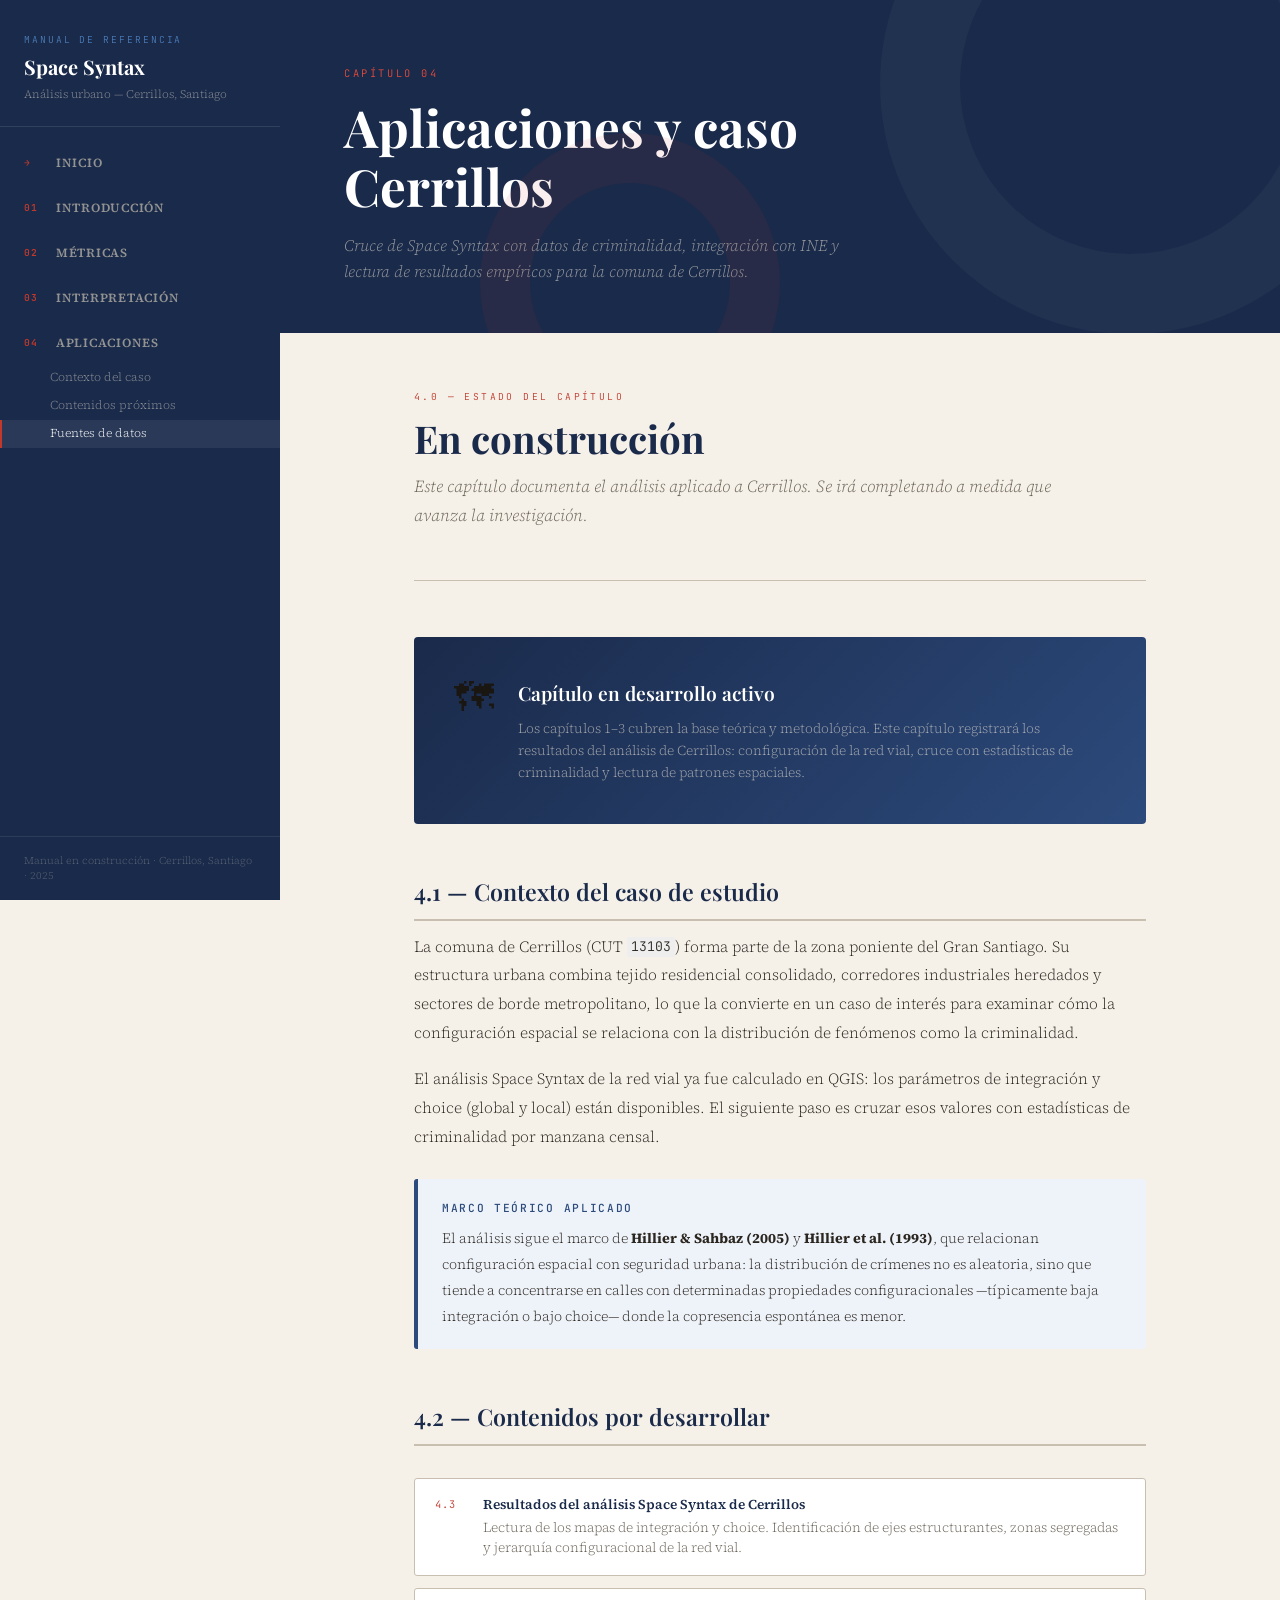
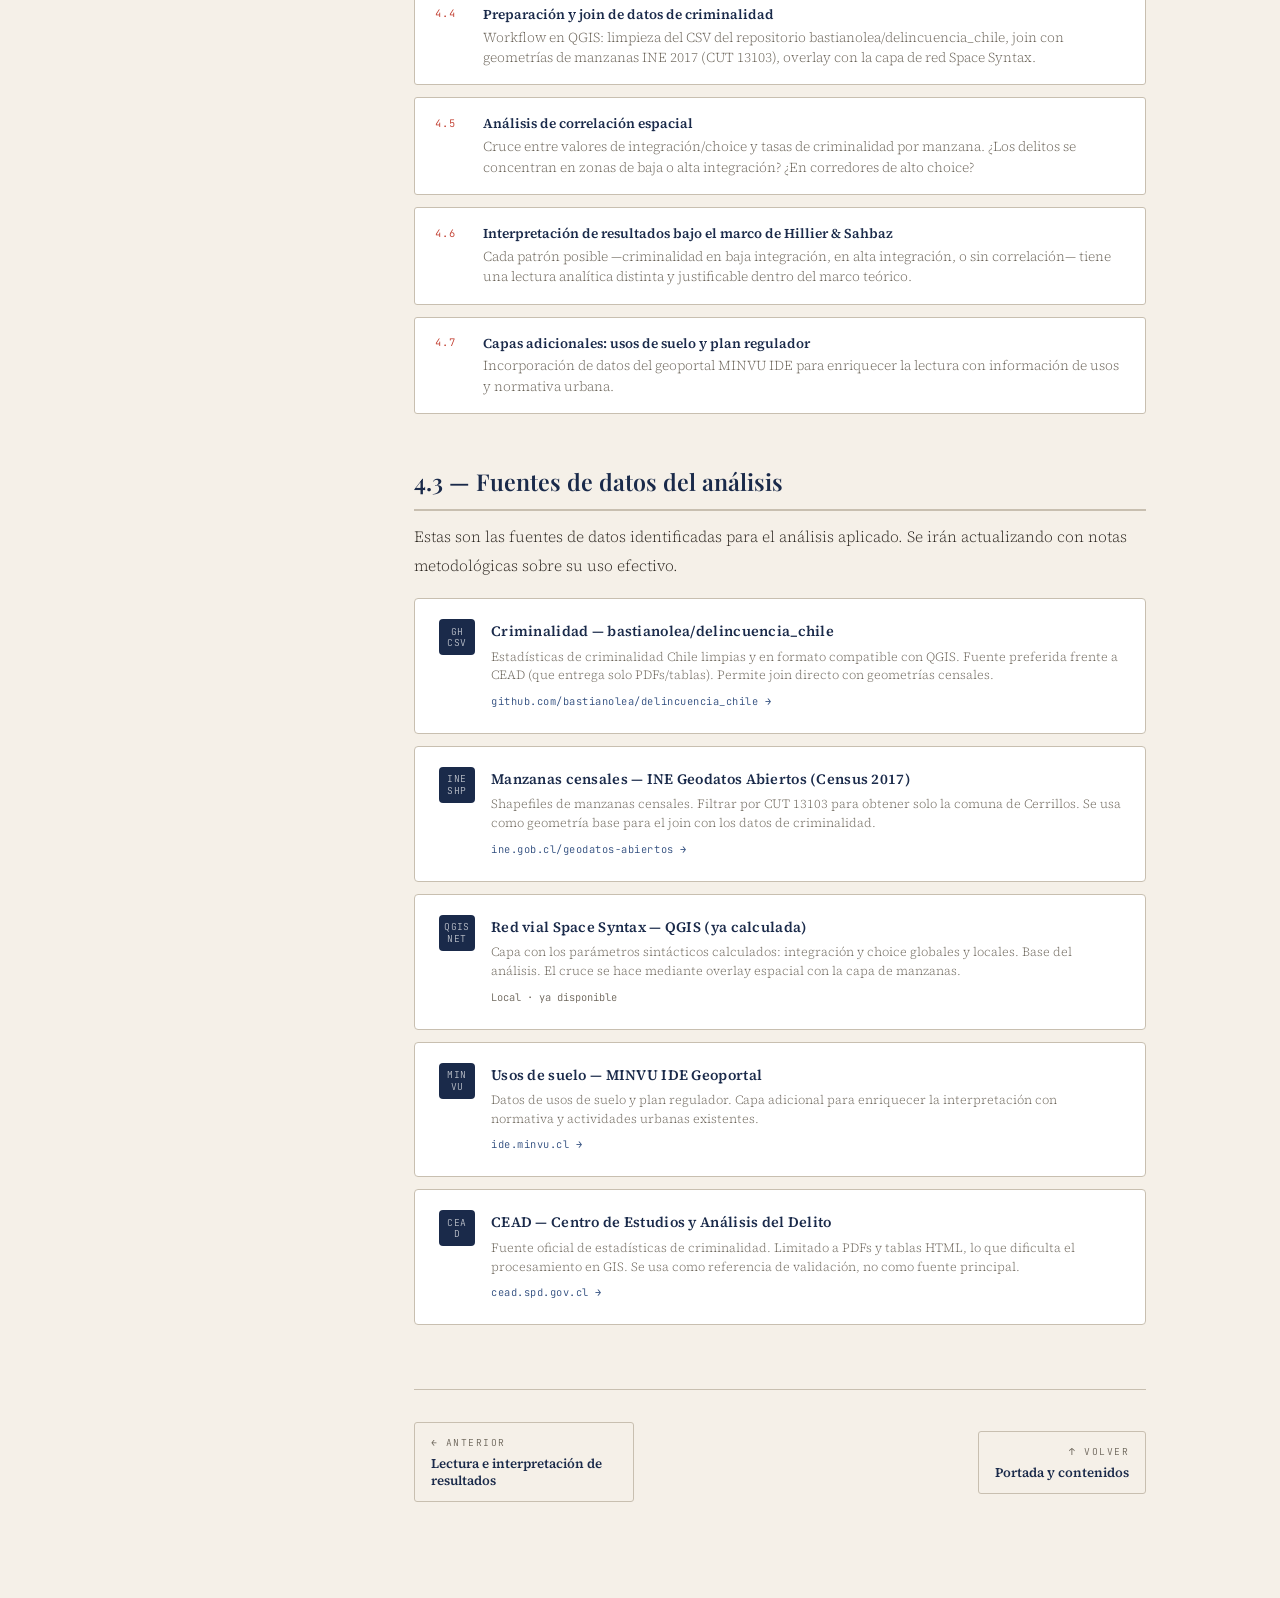
==== chapters/04-aplicaciones.html @ 6573d7b8 "Add files via upload" ====
<!DOCTYPE html>
<html lang="es">
<head>
  <meta charset="UTF-8" />
  <meta name="viewport" content="width=device-width, initial-scale=1.0" />
  <title>Cap. 4 — Aplicaciones · Manual Space Syntax</title>
  <link rel="stylesheet" href="../css/style.css" />
  <style>
    .wip-banner {
      background: linear-gradient(135deg, #1a2a4a 0%, #2c4a7c 100%);
      border-radius: 4px;
      padding: 2.5rem;
      margin: 2rem 0;
      display: flex;
      align-items: flex-start;
      gap: 1.5rem;
    }
    .wip-icon {
      font-size: 2.5rem;
      line-height: 1;
      flex-shrink: 0;
    }
    .wip-text h3 {
      font-family: 'Playfair Display', serif;
      font-size: 1.2rem;
      color: #fff;
      margin: 0 0 0.5rem;
      border: none;
      padding: 0;
    }
    .wip-text p {
      font-size: 0.85rem;
      color: rgba(232,224,212,0.65);
      line-height: 1.6;
      margin: 0;
    }

    .upcoming-list {
      list-style: none;
      padding: 0;
      margin: 2rem 0;
      display: flex;
      flex-direction: column;
      gap: 0.75rem;
    }
    .upcoming-list li {
      display: flex;
      align-items: flex-start;
      gap: 1rem;
      padding: 1rem 1.25rem;
      background: #fff;
      border: 1px solid var(--rule);
      border-radius: 3px;
      font-size: 0.85rem;
      line-height: 1.5;
    }
    .upcoming-list li .li-num {
      font-family: 'JetBrains Mono', monospace;
      font-size: 0.65rem;
      color: var(--accent);
      letter-spacing: 0.1em;
      min-width: 2rem;
      padding-top: 0.1rem;
    }
    .upcoming-list li strong {
      display: block;
      font-weight: 600;
      color: var(--blue-deep);
      margin-bottom: 0.15rem;
    }
    .upcoming-list li span {
      color: var(--muted);
    }

    .source-card {
      background: #fff;
      border: 1px solid var(--rule);
      border-radius: 4px;
      padding: 1.25rem 1.5rem;
      margin-bottom: 0.75rem;
      display: flex;
      align-items: flex-start;
      gap: 1rem;
    }
    .source-card .src-icon {
      width: 36px; height: 36px;
      border-radius: 4px;
      background: var(--blue-deep);
      display: flex;
      align-items: center;
      justify-content: center;
      flex-shrink: 0;
      font-family: 'JetBrains Mono', monospace;
      font-size: 0.6rem;
      color: rgba(255,255,255,0.7);
      letter-spacing: 0.05em;
      text-align: center;
      line-height: 1.2;
    }
    .source-card .src-body h4 {
      font-family: 'Source Serif 4', serif;
      font-size: 0.9rem;
      font-weight: 600;
      color: var(--blue-deep);
      margin: 0 0 0.2rem;
    }
    .source-card .src-body p {
      font-size: 0.78rem;
      color: var(--muted);
      line-height: 1.5;
      margin: 0;
    }
    .source-card .src-body a {
      font-family: 'JetBrains Mono', monospace;
      font-size: 0.65rem;
      color: var(--blue-mid);
      text-decoration: none;
      letter-spacing: 0.05em;
    }
    .source-card .src-body a:hover { text-decoration: underline; }
  </style>
</head>
<body>

<button id="sidebar-toggle">☰</button>
<div id="progress-bar"></div>

<aside id="sidebar">
  <div class="sidebar-logo">
    <span class="label">Manual de referencia</span>
    <h1>Space Syntax</h1>
    <p>Análisis urbano — Cerrillos, Santiago</p>
  </div>
  <nav class="toc">
    <div class="toc-section">
      <div class="toc-chapter"><span class="ch-num">→</span> Inicio</div>
      <div class="toc-items"><a class="toc-item" href="../index.html">Portada y contenidos</a></div>
    </div>
    <div class="toc-section">
      <div class="toc-chapter"><span class="ch-num">01</span> Introducción</div>
      <div class="toc-items">
        <a class="toc-item" href="01-introduccion.html#presentacion">Presentación general</a>
        <a class="toc-item" href="01-introduccion.html#bases">Bases conceptuales</a>
        <a class="toc-item" href="01-introduccion.html#representaciones">Tipos de representación</a>
      </div>
    </div>
    <div class="toc-section">
      <div class="toc-chapter"><span class="ch-num">02</span> Métricas</div>
      <div class="toc-items">
        <a class="toc-item" href="02-metricas.html#conn">CONN</a>
        <a class="toc-item" href="02-metricas.html#integration">Integration</a>
        <a class="toc-item" href="02-metricas.html#choice">Choice</a>
        <a class="toc-item" href="02-metricas.html#nain">NAIN</a>
        <a class="toc-item" href="02-metricas.html#nach">NACH</a>
      </div>
    </div>
    <div class="toc-section">
      <div class="toc-chapter"><span class="ch-num">03</span> Interpretación</div>
      <div class="toc-items">
        <a class="toc-item" href="03-interpretacion.html#colores">Lectura de mapas</a>
        <a class="toc-item" href="03-interpretacion.html#diferencias">Centralidad vs. paso</a>
        <a class="toc-item" href="03-interpretacion.html#radios">Radios de análisis</a>
      </div>
    </div>
    <div class="toc-section open">
      <div class="toc-chapter"><span class="ch-num">04</span> Aplicaciones</div>
      <div class="toc-items">
        <a class="toc-item active" href="#contexto">Contexto del caso</a>
        <a class="toc-item" href="#proximos">Contenidos próximos</a>
        <a class="toc-item" href="#fuentes">Fuentes de datos</a>
      </div>
    </div>
  </nav>
  <div class="sidebar-footer">Manual en construcción · Cerrillos, Santiago · 2025</div>
</aside>

<main id="main">
  <div class="page-hero">
    <div class="hero-eyebrow">Capítulo 04</div>
    <h1>Aplicaciones y caso Cerrillos</h1>
    <p class="subtitle">Cruce de Space Syntax con datos de criminalidad, integración con INE y lectura de resultados empíricos para la comuna de Cerrillos.</p>
  </div>

  <div class="content-area">

    <div class="chapter-intro reveal">
      <span class="chapter-number">4.0 — Estado del capítulo</span>
      <h2>En construcción</h2>
      <p class="lead">Este capítulo documenta el análisis aplicado a Cerrillos. Se irá completando a medida que avanza la investigación.</p>
    </div>

    <div class="wip-banner reveal">
      <div class="wip-icon">🗺</div>
      <div class="wip-text">
        <h3>Capítulo en desarrollo activo</h3>
        <p>Los capítulos 1–3 cubren la base teórica y metodológica. Este capítulo registrará los resultados del análisis de Cerrillos: configuración de la red vial, cruce con estadísticas de criminalidad y lectura de patrones espaciales.</p>
      </div>
    </div>

    <!-- Contexto -->
    <section data-section="contexto" id="contexto">
      <h3>4.1 — Contexto del caso de estudio</h3>

      <p class="reveal">La comuna de Cerrillos (CUT <code style="font-family:'JetBrains Mono',monospace;font-size:0.85em;background:#eee;padding:0.1em 0.3em;border-radius:2px;">13103</code>) forma parte de la zona poniente del Gran Santiago. Su estructura urbana combina tejido residencial consolidado, corredores industriales heredados y sectores de borde metropolitano, lo que la convierte en un caso de interés para examinar cómo la configuración espacial se relaciona con la distribución de fenómenos como la criminalidad.</p>

      <p class="reveal">El análisis Space Syntax de la red vial ya fue calculado en QGIS: los parámetros de integración y choice (global y local) están disponibles. El siguiente paso es cruzar esos valores con estadísticas de criminalidad por manzana censal.</p>

      <div class="callout note reveal">
        <span class="callout-icon">Marco teórico aplicado</span>
        <p>El análisis sigue el marco de <strong>Hillier & Sahbaz (2005)</strong> y <strong>Hillier et al. (1993)</strong>, que relacionan configuración espacial con seguridad urbana: la distribución de crímenes no es aleatoria, sino que tiende a concentrarse en calles con determinadas propiedades configuracionales —típicamente baja integración o bajo choice— donde la copresencia espontánea es menor.</p>
      </div>
    </section>

    <!-- Próximos contenidos -->
    <section data-section="proximos" id="proximos">
      <h3>4.2 — Contenidos por desarrollar</h3>

      <ul class="upcoming-list reveal">
        <li>
          <span class="li-num">4.3</span>
          <div>
            <strong>Resultados del análisis Space Syntax de Cerrillos</strong>
            <span>Lectura de los mapas de integración y choice. Identificación de ejes estructurantes, zonas segregadas y jerarquía configuracional de la red vial.</span>
          </div>
        </li>
        <li>
          <span class="li-num">4.4</span>
          <div>
            <strong>Preparación y join de datos de criminalidad</strong>
            <span>Workflow en QGIS: limpieza del CSV del repositorio bastianolea/delincuencia_chile, join con geometrías de manzanas INE 2017 (CUT 13103), overlay con la capa de red Space Syntax.</span>
          </div>
        </li>
        <li>
          <span class="li-num">4.5</span>
          <div>
            <strong>Análisis de correlación espacial</strong>
            <span>Cruce entre valores de integración/choice y tasas de criminalidad por manzana. ¿Los delitos se concentran en zonas de baja o alta integración? ¿En corredores de alto choice?</span>
          </div>
        </li>
        <li>
          <span class="li-num">4.6</span>
          <div>
            <strong>Interpretación de resultados bajo el marco de Hillier & Sahbaz</strong>
            <span>Cada patrón posible —criminalidad en baja integración, en alta integración, o sin correlación— tiene una lectura analítica distinta y justificable dentro del marco teórico.</span>
          </div>
        </li>
        <li>
          <span class="li-num">4.7</span>
          <div>
            <strong>Capas adicionales: usos de suelo y plan regulador</strong>
            <span>Incorporación de datos del geoportal MINVU IDE para enriquecer la lectura con información de usos y normativa urbana.</span>
          </div>
        </li>
      </ul>
    </section>

    <!-- Fuentes de datos -->
    <section data-section="fuentes" id="fuentes">
      <h3>4.3 — Fuentes de datos del análisis</h3>

      <p class="reveal">Estas son las fuentes de datos identificadas para el análisis aplicado. Se irán actualizando con notas metodológicas sobre su uso efectivo.</p>

      <div class="reveal">
        <div class="source-card">
          <div class="src-icon">GH<br>CSV</div>
          <div class="src-body">
            <h4>Criminalidad — bastianolea/delincuencia_chile</h4>
            <p>Estadísticas de criminalidad Chile limpias y en formato compatible con QGIS. Fuente preferida frente a CEAD (que entrega solo PDFs/tablas). Permite join directo con geometrías censales.</p>
            <a href="https://github.com/bastianolea/delincuencia_chile" target="_blank">github.com/bastianolea/delincuencia_chile →</a>
          </div>
        </div>

        <div class="source-card">
          <div class="src-icon">INE<br>SHP</div>
          <div class="src-body">
            <h4>Manzanas censales — INE Geodatos Abiertos (Census 2017)</h4>
            <p>Shapefiles de manzanas censales. Filtrar por CUT 13103 para obtener solo la comuna de Cerrillos. Se usa como geometría base para el join con los datos de criminalidad.</p>
            <a href="https://www.ine.gob.cl/herramientas/portal-de-mapas/geodatos-abiertos" target="_blank">ine.gob.cl/geodatos-abiertos →</a>
          </div>
        </div>

        <div class="source-card">
          <div class="src-icon">QGIS<br>NET</div>
          <div class="src-body">
            <h4>Red vial Space Syntax — QGIS (ya calculada)</h4>
            <p>Capa con los parámetros sintácticos calculados: integración y choice globales y locales. Base del análisis. El cruce se hace mediante overlay espacial con la capa de manzanas.</p>
            <span style="font-family:'JetBrains Mono',monospace;font-size:0.65rem;color:var(--muted);">Local · ya disponible</span>
          </div>
        </div>

        <div class="source-card">
          <div class="src-icon">MIN<br>VU</div>
          <div class="src-body">
            <h4>Usos de suelo — MINVU IDE Geoportal</h4>
            <p>Datos de usos de suelo y plan regulador. Capa adicional para enriquecer la interpretación con normativa y actividades urbanas existentes.</p>
            <a href="https://ide.minvu.cl" target="_blank">ide.minvu.cl →</a>
          </div>
        </div>

        <div class="source-card">
          <div class="src-icon">CEA<br>D</div>
          <div class="src-body">
            <h4>CEAD — Centro de Estudios y Análisis del Delito</h4>
            <p>Fuente oficial de estadísticas de criminalidad. Limitado a PDFs y tablas HTML, lo que dificulta el procesamiento en GIS. Se usa como referencia de validación, no como fuente principal.</p>
            <a href="https://cead.spd.gov.cl" target="_blank">cead.spd.gov.cl →</a>
          </div>
        </div>
      </div>
    </section>

    <div class="chapter-nav">
      <a href="03-interpretacion.html">
        <span class="nav-label">← Anterior</span>
        <span class="nav-title">Lectura e interpretación de resultados</span>
      </a>
      <a href="../index.html" class="next">
        <span class="nav-label">↑ Volver</span>
        <span class="nav-title">Portada y contenidos</span>
      </a>
    </div>

  </div>
</main>

<script src="../js/main.js"></script>
</body>
</html>
---- css/style.css ----
@import url('https://fonts.googleapis.com/css2?family=Playfair+Display:ital,wght@0,400;0,600;0,700;1,400&family=Source+Serif+4:ital,opsz,wght@0,8..60,300;0,8..60,400;0,8..60,600;1,8..60,300;1,8..60,400&family=JetBrains+Mono:wght@400;500&display=swap');

:root {
  --ink: #1a1612;
  --paper: #f5f0e8;
  --paper-dark: #ede8dc;
  --accent: #c0392b;
  --accent-light: #e74c3c;
  --accent-warm: #d35400;
  --gold: #b8860b;
  --blue-deep: #1a2a4a;
  --blue-mid: #2c4a7c;
  --blue-light: #4a7cb8;
  --muted: #6b6459;
  --rule: #c8bfb0;
  --sidebar-w: 280px;
  --content-max: 860px;
  --transition: 0.25s ease;
}

*, *::before, *::after { box-sizing: border-box; margin: 0; padding: 0; }

html { font-size: 16px; scroll-behavior: smooth; }

body {
  font-family: 'Source Serif 4', Georgia, serif;
  font-weight: 300;
  background: var(--paper);
  color: var(--ink);
  line-height: 1.75;
  display: flex;
  min-height: 100vh;
}

/* ── Sidebar ── */
#sidebar {
  position: fixed;
  top: 0; left: 0;
  width: var(--sidebar-w);
  height: 100vh;
  background: var(--blue-deep);
  color: #e8e0d4;
  display: flex;
  flex-direction: column;
  overflow-y: auto;
  z-index: 100;
  transition: transform var(--transition);
}

.sidebar-logo {
  padding: 2rem 1.5rem 1.5rem;
  border-bottom: 1px solid rgba(255,255,255,0.1);
}

.sidebar-logo .label {
  font-family: 'JetBrains Mono', monospace;
  font-size: 0.6rem;
  letter-spacing: 0.2em;
  text-transform: uppercase;
  color: var(--blue-light);
  display: block;
  margin-bottom: 0.4rem;
}

.sidebar-logo h1 {
  font-family: 'Playfair Display', serif;
  font-size: 1.25rem;
  font-weight: 700;
  line-height: 1.2;
  color: #fff;
}

.sidebar-logo p {
  font-size: 0.72rem;
  color: rgba(232,224,212,0.55);
  margin-top: 0.4rem;
  line-height: 1.4;
}

nav.toc {
  flex: 1;
  padding: 1rem 0;
}

.toc-section {
  margin-bottom: 0.25rem;
}

.toc-chapter {
  display: flex;
  align-items: center;
  gap: 0.6rem;
  padding: 0.6rem 1.5rem;
  font-size: 0.78rem;
  font-weight: 600;
  letter-spacing: 0.06em;
  text-transform: uppercase;
  color: rgba(200,191,176,0.7);
  cursor: pointer;
  transition: color var(--transition);
  font-family: 'Source Serif 4', serif;
}

.toc-chapter:hover { color: #fff; }

.toc-chapter .ch-num {
  font-family: 'JetBrains Mono', monospace;
  font-size: 0.6rem;
  color: var(--accent);
  min-width: 1.4rem;
}

.toc-items { display: none; }
.toc-section.open .toc-items { display: block; }

.toc-item {
  display: block;
  padding: 0.35rem 1.5rem 0.35rem 3rem;
  font-size: 0.75rem;
  color: rgba(232,224,212,0.55);
  text-decoration: none;
  transition: all var(--transition);
  border-left: 2px solid transparent;
  line-height: 1.4;
}

.toc-item:hover {
  color: #fff;
  border-left-color: var(--accent);
  background: rgba(255,255,255,0.04);
}

.toc-item.active {
  color: #fff;
  border-left-color: var(--accent);
  background: rgba(255,255,255,0.07);
}

.sidebar-footer {
  padding: 1rem 1.5rem;
  border-top: 1px solid rgba(255,255,255,0.08);
  font-size: 0.65rem;
  color: rgba(232,224,212,0.3);
  line-height: 1.5;
}

/* ── Main Content ── */
#main {
  margin-left: var(--sidebar-w);
  flex: 1;
  min-height: 100vh;
}

/* ── Page Hero ── */
.page-hero {
  background: var(--blue-deep);
  padding: 4rem 4rem 3rem;
  position: relative;
  overflow: hidden;
}

.page-hero::before {
  content: '';
  position: absolute;
  top: -50%; right: -10%;
  width: 500px; height: 500px;
  border: 80px solid rgba(255,255,255,0.03);
  border-radius: 50%;
  pointer-events: none;
}

.page-hero::after {
  content: '';
  position: absolute;
  bottom: -30%; left: 20%;
  width: 300px; height: 300px;
  border: 50px solid rgba(192,57,43,0.08);
  border-radius: 50%;
  pointer-events: none;
}

.hero-eyebrow {
  font-family: 'JetBrains Mono', monospace;
  font-size: 0.65rem;
  letter-spacing: 0.25em;
  text-transform: uppercase;
  color: var(--accent-light);
  margin-bottom: 1rem;
}

.page-hero h1 {
  font-family: 'Playfair Display', serif;
  font-size: clamp(2.2rem, 4vw, 3.2rem);
  font-weight: 700;
  color: #fff;
  line-height: 1.15;
  max-width: 650px;
  margin-bottom: 1rem;
}

.page-hero .subtitle {
  font-size: 1rem;
  color: rgba(232,224,212,0.6);
  max-width: 520px;
  line-height: 1.65;
  font-style: italic;
}

.hero-meta {
  display: flex;
  gap: 2rem;
  margin-top: 2rem;
  flex-wrap: wrap;
}

.hero-meta-item {
  display: flex;
  flex-direction: column;
  gap: 0.2rem;
}

.hero-meta-item .meta-label {
  font-family: 'JetBrains Mono', monospace;
  font-size: 0.55rem;
  letter-spacing: 0.2em;
  text-transform: uppercase;
  color: rgba(232,224,212,0.4);
}

.hero-meta-item .meta-value {
  font-size: 0.78rem;
  color: rgba(232,224,212,0.75);
}

/* ── Chapter Content ── */
.content-area {
  max-width: var(--content-max);
  margin: 0 auto;
  padding: 3.5rem 4rem 6rem;
}

/* ── Chapter Headers ── */
.chapter-intro {
  margin-bottom: 3.5rem;
  padding-bottom: 2rem;
  border-bottom: 1px solid var(--rule);
}

.chapter-number {
  font-family: 'JetBrains Mono', monospace;
  font-size: 0.6rem;
  letter-spacing: 0.25em;
  text-transform: uppercase;
  color: var(--accent);
  display: block;
  margin-bottom: 0.6rem;
}

.chapter-intro h2 {
  font-family: 'Playfair Display', serif;
  font-size: clamp(1.7rem, 3vw, 2.4rem);
  font-weight: 700;
  line-height: 1.2;
  color: var(--blue-deep);
  margin-bottom: 0.75rem;
}

.chapter-intro .lead {
  font-size: 1.05rem;
  color: var(--muted);
  font-style: italic;
  line-height: 1.7;
  max-width: 680px;
}

/* ── Section Headers ── */
.content-area h3 {
  font-family: 'Playfair Display', serif;
  font-size: 1.45rem;
  font-weight: 600;
  color: var(--blue-deep);
  margin-top: 3rem;
  margin-bottom: 0.75rem;
  padding-bottom: 0.4rem;
  border-bottom: 2px solid var(--rule);
}

.content-area h4 {
  font-family: 'Source Serif 4', serif;
  font-size: 1rem;
  font-weight: 600;
  color: var(--ink);
  margin-top: 1.75rem;
  margin-bottom: 0.4rem;
  letter-spacing: 0.02em;
}

/* ── Body Text ── */
.content-area p {
  font-size: 0.97rem;
  line-height: 1.85;
  color: #2c2620;
  margin-bottom: 1.1rem;
}

/* ── Metric Cards ── */
.metric-grid {
  display: grid;
  grid-template-columns: repeat(auto-fit, minmax(260px, 1fr));
  gap: 1.25rem;
  margin: 2rem 0;
}

.metric-card {
  background: #fff;
  border: 1px solid var(--rule);
  border-radius: 4px;
  padding: 1.5rem;
  position: relative;
  overflow: hidden;
  transition: box-shadow var(--transition), transform var(--transition);
}

.metric-card:hover {
  box-shadow: 0 8px 30px rgba(26,26,18,0.1);
  transform: translateY(-2px);
}

.metric-card::before {
  content: '';
  position: absolute;
  top: 0; left: 0;
  width: 3px;
  height: 100%;
  background: var(--accent);
}

.metric-card.blue::before { background: var(--blue-mid); }
.metric-card.gold::before { background: var(--gold); }
.metric-card.warm::before { background: var(--accent-warm); }

.metric-tag {
  font-family: 'JetBrains Mono', monospace;
  font-size: 0.65rem;
  letter-spacing: 0.15em;
  text-transform: uppercase;
  color: var(--accent);
  margin-bottom: 0.5rem;
  display: block;
}

.metric-card.blue .metric-tag { color: var(--blue-mid); }
.metric-card.gold .metric-tag { color: var(--gold); }
.metric-card.warm .metric-tag { color: var(--accent-warm); }

.metric-card h4 {
  font-family: 'Playfair Display', serif;
  font-size: 1.15rem;
  font-weight: 600;
  color: var(--blue-deep);
  margin-top: 0;
  margin-bottom: 0.5rem;
}

.metric-card .simple-def {
  font-size: 0.83rem;
  color: var(--muted);
  font-style: italic;
  line-height: 1.5;
  margin-bottom: 0.75rem;
}

.metric-card p {
  font-size: 0.82rem;
  line-height: 1.65;
  margin-bottom: 0;
}

/* ── Callout Boxes ── */
.callout {
  border-radius: 3px;
  padding: 1.25rem 1.5rem;
  margin: 1.75rem 0;
  border-left: 4px solid;
  position: relative;
}

.callout-icon {
  font-size: 0.7rem;
  font-family: 'JetBrains Mono', monospace;
  letter-spacing: 0.15em;
  text-transform: uppercase;
  font-weight: 500;
  margin-bottom: 0.4rem;
  display: block;
}

.callout p { margin-bottom: 0; font-size: 0.88rem; }

.callout.note {
  background: #eef3fa;
  border-color: var(--blue-mid);
}
.callout.note .callout-icon { color: var(--blue-mid); }

.callout.warning {
  background: #fdf3ee;
  border-color: var(--accent-warm);
}
.callout.warning .callout-icon { color: var(--accent-warm); }

.callout.definition {
  background: #faf7f0;
  border-color: var(--gold);
}
.callout.definition .callout-icon { color: var(--gold); }

.callout.critical {
  background: #fdf0ef;
  border-color: var(--accent);
}
.callout.critical .callout-icon { color: var(--accent); }

/* ── Comparison Table ── */
.comparison-table {
  width: 100%;
  border-collapse: collapse;
  margin: 2rem 0;
  font-size: 0.85rem;
}

.comparison-table thead th {
  background: var(--blue-deep);
  color: #fff;
  font-family: 'Source Serif 4', serif;
  font-weight: 600;
  padding: 0.75rem 1rem;
  text-align: left;
  letter-spacing: 0.03em;
}

.comparison-table thead th:first-child {
  font-family: 'JetBrains Mono', monospace;
  font-size: 0.7rem;
  letter-spacing: 0.1em;
}

.comparison-table tbody tr { border-bottom: 1px solid var(--rule); }
.comparison-table tbody tr:nth-child(even) { background: rgba(255,255,255,0.6); }
.comparison-table tbody tr:hover { background: #eef3fa; }

.comparison-table td {
  padding: 0.7rem 1rem;
  vertical-align: top;
  line-height: 1.55;
}

.comparison-table td:first-child {
  font-family: 'JetBrains Mono', monospace;
  font-size: 0.75rem;
  font-weight: 500;
  color: var(--accent);
  white-space: nowrap;
}

/* ── High / Low badges ── */
.badge {
  display: inline-block;
  padding: 0.15rem 0.5rem;
  border-radius: 2px;
  font-size: 0.7rem;
  font-family: 'JetBrains Mono', monospace;
  font-weight: 500;
  letter-spacing: 0.05em;
}
.badge.high { background: #e8f5e9; color: #2e7d32; }
.badge.low  { background: #fce4ec; color: #b71c1c; }

/* ── SVG Diagrams ── */
.diagram-container {
  background: #fff;
  border: 1px solid var(--rule);
  border-radius: 4px;
  padding: 2rem;
  margin: 2rem 0;
  text-align: center;
}

.diagram-container figcaption {
  margin-top: 1rem;
  font-size: 0.75rem;
  color: var(--muted);
  font-style: italic;
  font-family: 'Source Serif 4', serif;
}

/* ── Integration / Choice Spectrum Bar ── */
.spectrum-bar {
  height: 12px;
  border-radius: 6px;
  background: linear-gradient(to right, #2c4a7c, #4a7cb8, #f0c040, #e8753a, #c0392b);
  margin: 0.5rem 0 0.3rem;
  position: relative;
}

.spectrum-labels {
  display: flex;
  justify-content: space-between;
  font-size: 0.65rem;
  font-family: 'JetBrains Mono', monospace;
  color: var(--muted);
  letter-spacing: 0.05em;
}

/* ── Quote / Pullquote ── */
blockquote {
  border-left: 3px solid var(--rule);
  margin: 2rem 0;
  padding: 0.75rem 1.5rem;
  font-style: italic;
  font-size: 1.05rem;
  color: var(--muted);
  line-height: 1.7;
}

blockquote cite {
  display: block;
  margin-top: 0.5rem;
  font-style: normal;
  font-size: 0.75rem;
  font-family: 'JetBrains Mono', monospace;
  letter-spacing: 0.08em;
  color: var(--accent);
}

/* ── Reference List ── */
.references {
  margin-top: 3rem;
  padding-top: 2rem;
  border-top: 2px solid var(--rule);
}

.references h3 {
  font-family: 'Playfair Display', serif;
  font-size: 1.1rem;
  color: var(--blue-deep);
  margin-bottom: 1rem;
  border: none;
  padding: 0;
  margin-top: 0;
}

.references ol {
  padding-left: 1.5rem;
}

.references li {
  font-size: 0.82rem;
  color: var(--muted);
  margin-bottom: 0.6rem;
  line-height: 1.6;
}

/* ── Navigation between chapters ── */
.chapter-nav {
  display: flex;
  justify-content: space-between;
  align-items: center;
  margin-top: 4rem;
  padding-top: 2rem;
  border-top: 1px solid var(--rule);
  gap: 1rem;
}

.chapter-nav a {
  display: flex;
  flex-direction: column;
  gap: 0.2rem;
  text-decoration: none;
  padding: 0.75rem 1rem;
  border: 1px solid var(--rule);
  border-radius: 3px;
  transition: all var(--transition);
  max-width: 220px;
}

.chapter-nav a:hover {
  border-color: var(--blue-mid);
  background: #fff;
}

.chapter-nav a .nav-label {
  font-family: 'JetBrains Mono', monospace;
  font-size: 0.6rem;
  letter-spacing: 0.15em;
  text-transform: uppercase;
  color: var(--muted);
}

.chapter-nav a .nav-title {
  font-size: 0.82rem;
  color: var(--blue-deep);
  font-weight: 600;
  line-height: 1.3;
}

.chapter-nav a.next { text-align: right; margin-left: auto; }

/* ── Index / Home ── */
.index-grid {
  display: grid;
  grid-template-columns: repeat(auto-fit, minmax(240px, 1fr));
  gap: 1.25rem;
  margin-top: 2.5rem;
}

.index-card {
  background: #fff;
  border: 1px solid var(--rule);
  border-radius: 4px;
  padding: 1.75rem;
  text-decoration: none;
  color: inherit;
  transition: all var(--transition);
  display: flex;
  flex-direction: column;
  gap: 0.75rem;
  position: relative;
  overflow: hidden;
}

.index-card:hover {
  border-color: var(--blue-mid);
  box-shadow: 0 6px 24px rgba(26,42,74,0.1);
  transform: translateY(-2px);
}

.index-card .card-num {
  font-family: 'JetBrains Mono', monospace;
  font-size: 2rem;
  font-weight: 400;
  color: var(--rule);
  line-height: 1;
}

.index-card h3 {
  font-family: 'Playfair Display', serif;
  font-size: 1.05rem;
  font-weight: 600;
  color: var(--blue-deep);
  line-height: 1.3;
  border: none;
  padding: 0;
  margin: 0;
}

.index-card p {
  font-size: 0.78rem;
  color: var(--muted);
  line-height: 1.55;
  margin: 0;
}

.index-card .card-arrow {
  margin-top: auto;
  font-family: 'JetBrains Mono', monospace;
  font-size: 0.65rem;
  color: var(--accent);
  letter-spacing: 0.1em;
}

/* ── Mobile toggle ── */
#sidebar-toggle {
  display: none;
  position: fixed;
  top: 1rem; left: 1rem;
  z-index: 200;
  background: var(--blue-deep);
  color: #fff;
  border: none;
  border-radius: 3px;
  padding: 0.5rem 0.75rem;
  cursor: pointer;
  font-size: 1rem;
}

/* ── Progress bar ── */
#progress-bar {
  position: fixed;
  top: 0; left: var(--sidebar-w);
  height: 2px;
  background: var(--accent);
  z-index: 50;
  transition: width 0.1s linear;
  width: 0%;
}

/* ── Scroll reveal ── */
.reveal {
  opacity: 0;
  transform: translateY(16px);
  transition: opacity 0.5s ease, transform 0.5s ease;
}
.reveal.visible {
  opacity: 1;
  transform: none;
}

/* ── Responsive ── */
@media (max-width: 768px) {
  :root { --sidebar-w: 0px; }
  #sidebar {
    transform: translateX(-280px);
    width: 280px;
  }
  #sidebar.open { transform: translateX(0); }
  #sidebar-toggle { display: block; }
  #main { margin-left: 0; }
  #progress-bar { left: 0; }
  .content-area { padding: 2rem 1.5rem 4rem; }
  .page-hero { padding: 3rem 1.5rem 2rem; }
  .hero-meta { gap: 1rem; }
}
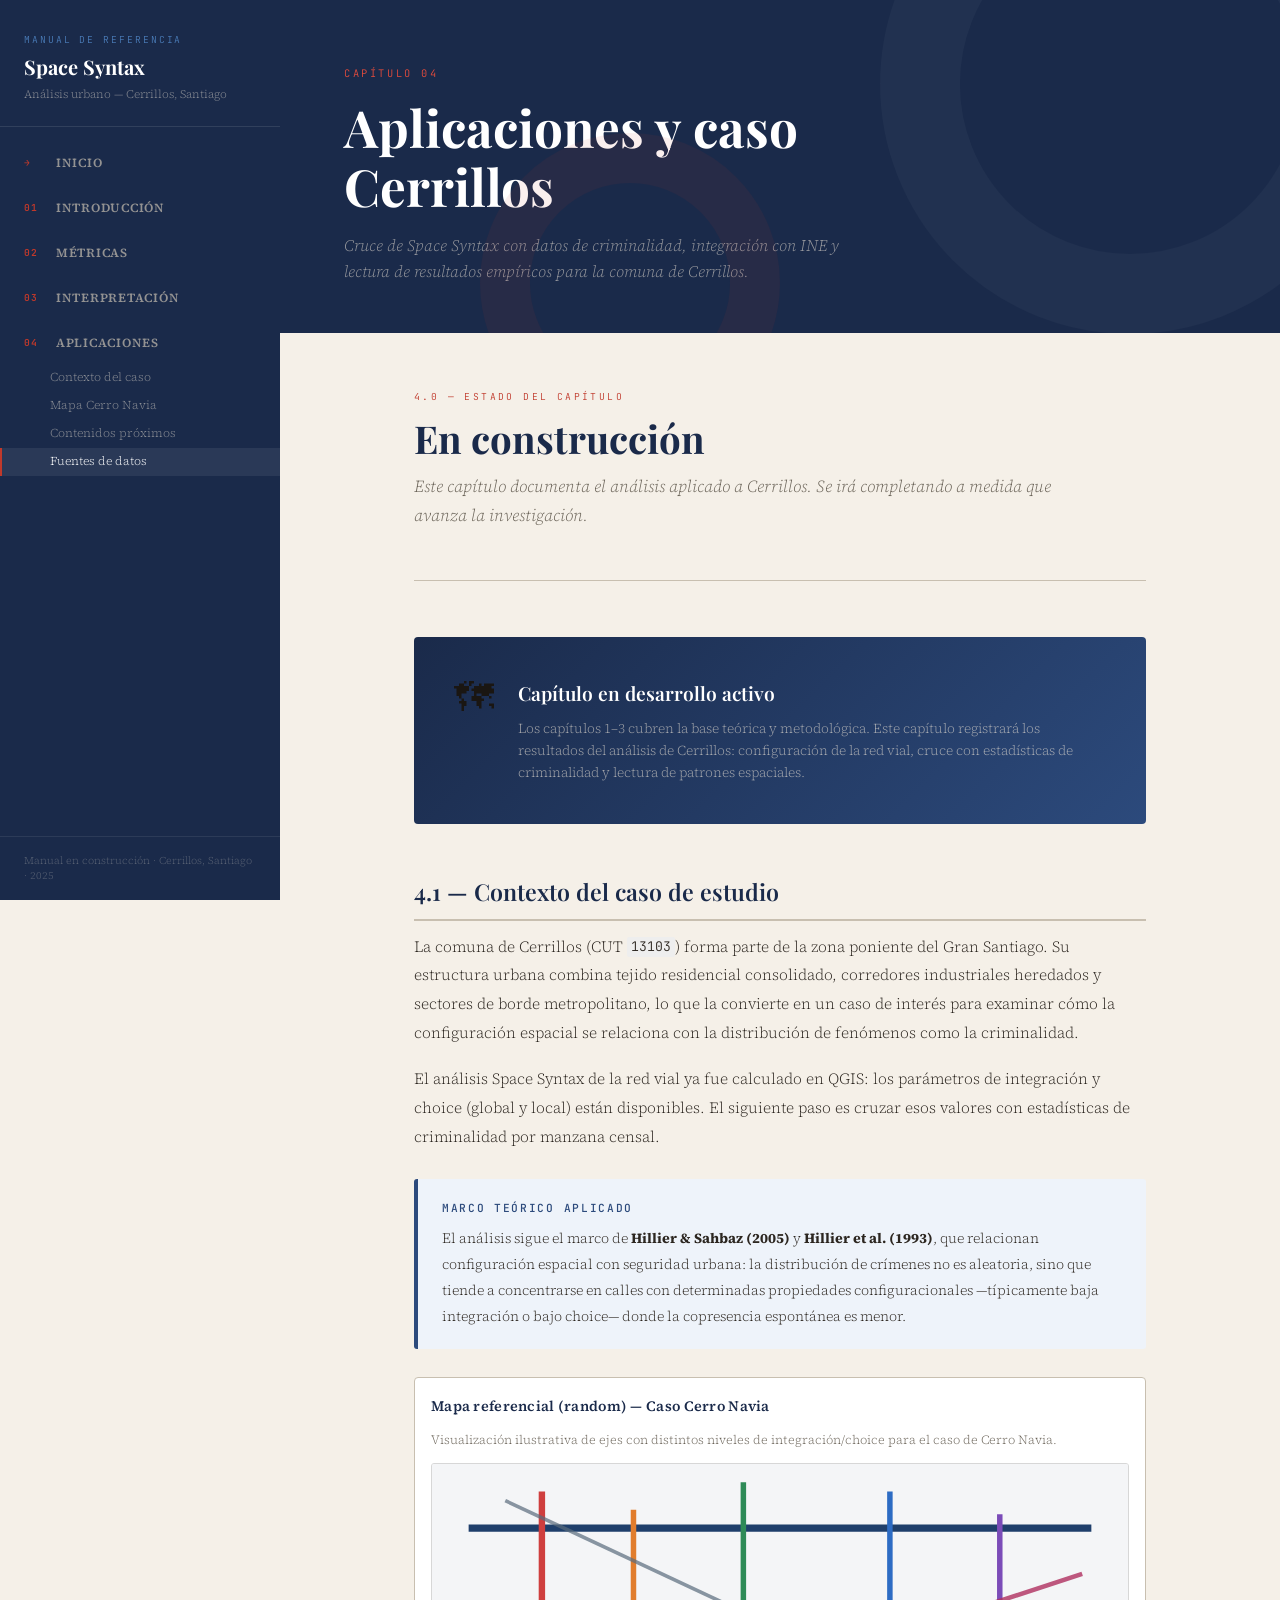
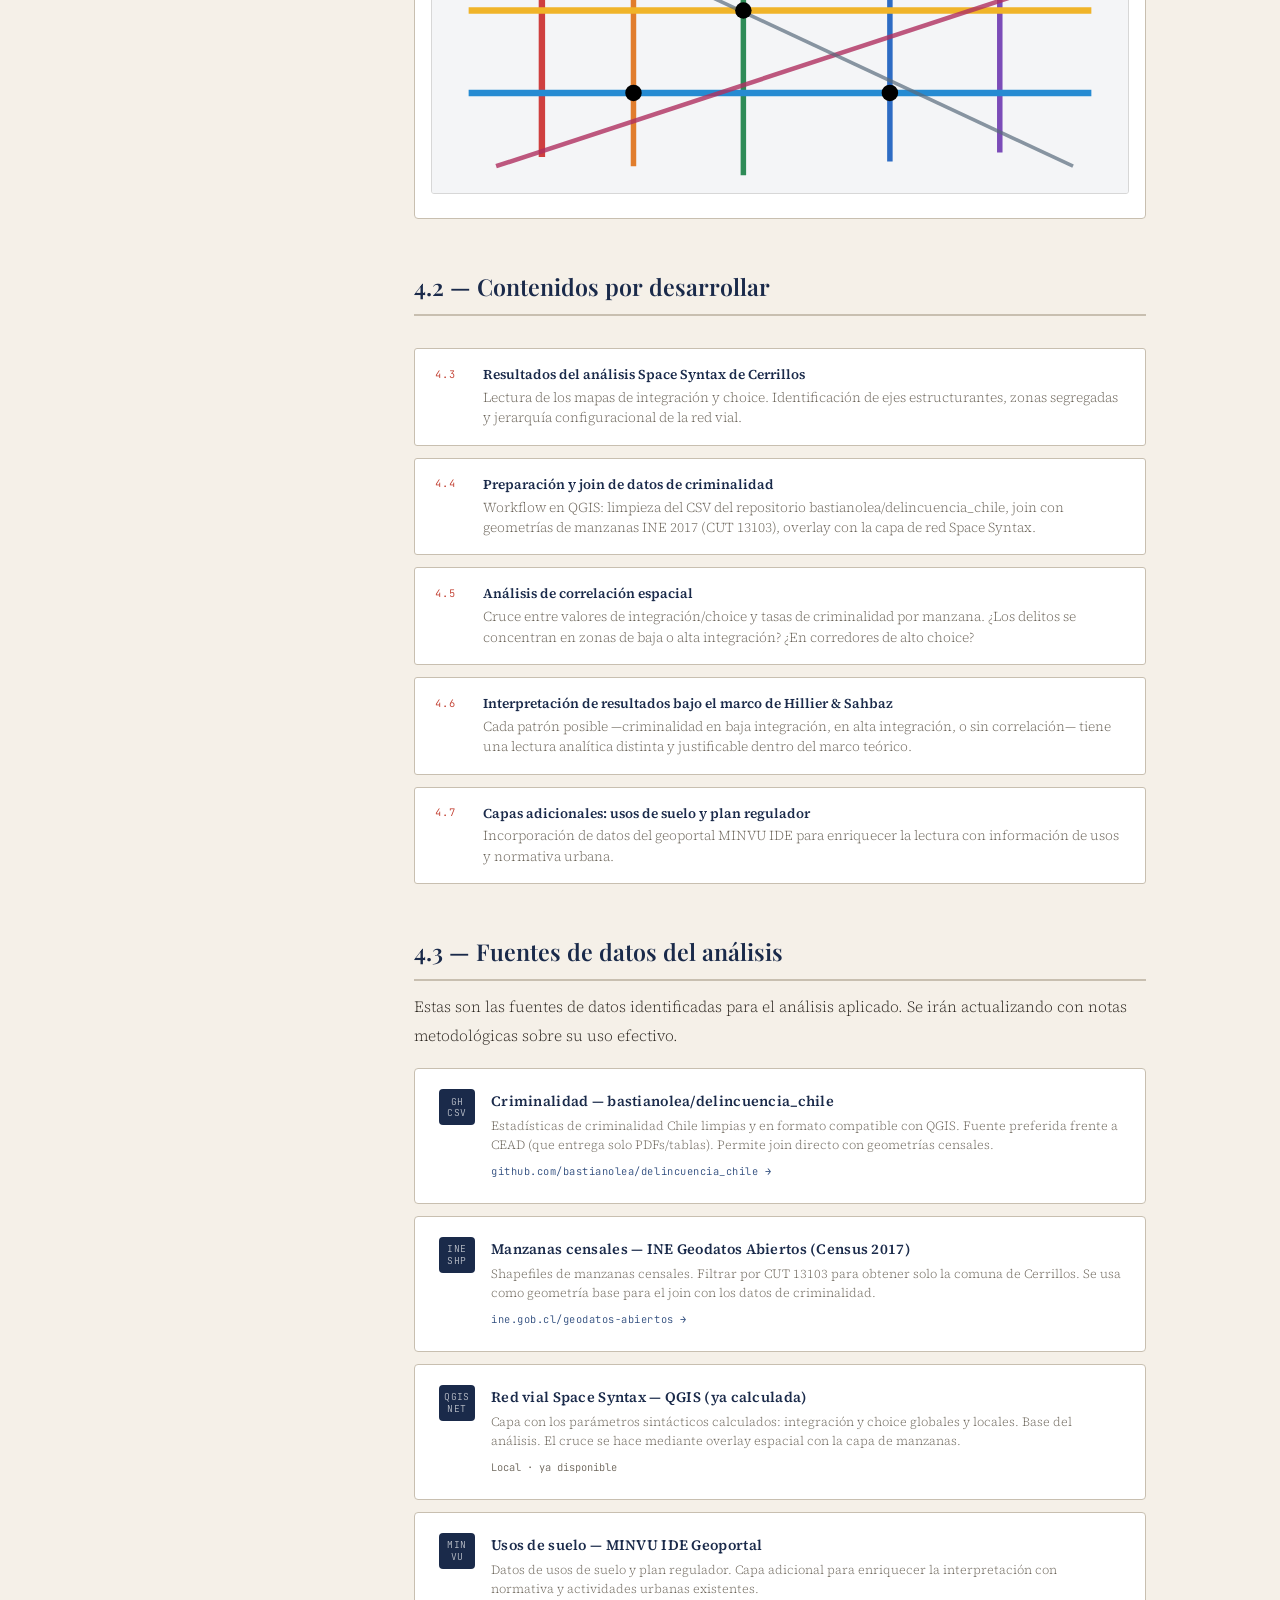
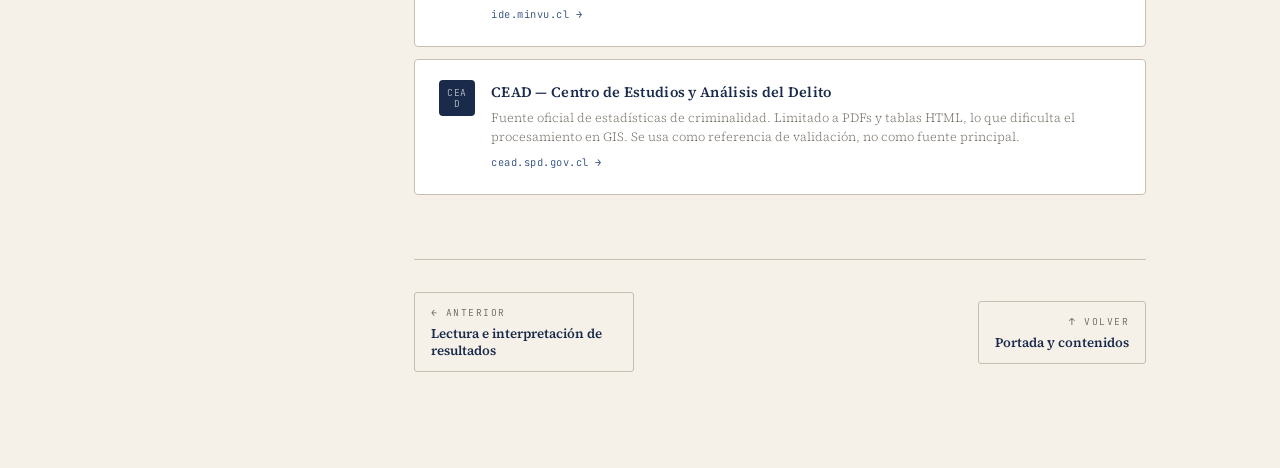
==== commit a8886bb9: "Make Cerro Navia map visible and linkable in chapter nav" ====
--- a/chapters/04-aplicaciones.html
+++ b/chapters/04-aplicaciones.html
@@ -118,6 +118,31 @@
       letter-spacing: 0.05em;
     }
     .source-card .src-body a:hover { text-decoration: underline; }
+
+    .ss-map-card {
+        margin-top: 1.5rem;
+        padding: 1rem;
+        border: 1px solid var(--rule);
+        border-radius: 4px;
+        background: #fff;
+      }
+      .ss-map-card h4 {
+        margin: 0 0 0.5rem;
+        font-size: 0.9rem;
+        color: var(--blue-deep);
+      }
+      .ss-map-card p {
+        margin: 0 0 0.75rem;
+        font-size: 0.78rem;
+        color: var(--muted);
+      }
+      .ss-map-card svg {
+        width: 100%;
+        height: auto;
+        border-radius: 3px;
+        border: 1px solid #d7d7d7;
+        background: #f9f9f9;
+      }
   </style>
 </head>
 <body>
@@ -166,6 +191,7 @@
       <div class="toc-chapter"><span class="ch-num">04</span> Aplicaciones</div>
       <div class="toc-items">
         <a class="toc-item active" href="#contexto">Contexto del caso</a>
+        <a class="toc-item" href="#mapa-cerro-navia">Mapa Cerro Navia</a>
         <a class="toc-item" href="#proximos">Contenidos próximos</a>
         <a class="toc-item" href="#fuentes">Fuentes de datos</a>
       </div>
@@ -208,6 +234,28 @@
       <div class="callout note reveal">
         <span class="callout-icon">Marco teórico aplicado</span>
         <p>El análisis sigue el marco de <strong>Hillier & Sahbaz (2005)</strong> y <strong>Hillier et al. (1993)</strong>, que relacionan configuración espacial con seguridad urbana: la distribución de crímenes no es aleatoria, sino que tiende a concentrarse en calles con determinadas propiedades configuracionales —típicamente baja integración o bajo choice— donde la copresencia espontánea es menor.</p>
+      </div>
+
+
+      <div class="ss-map-card" id="mapa-cerro-navia">
+        <h4>Mapa referencial (random) — Caso Cerro Navia</h4>
+        <p>Visualización ilustrativa de ejes con distintos niveles de integración/choice para el caso de Cerro Navia.</p>
+        <svg viewBox="0 0 760 360" role="img" aria-label="Mapa random Space Syntax de Cerro Navia">
+          <rect x="0" y="0" width="760" height="360" fill="#f4f5f7"/>
+          <line x1="40" y1="70" x2="720" y2="70" stroke="#1f3f6b" stroke-width="8"/>
+          <line x1="120" y1="30" x2="120" y2="320" stroke="#cf3f3f" stroke-width="7"/>
+          <line x1="220" y1="50" x2="220" y2="330" stroke="#e17d2d" stroke-width="6"/>
+          <line x1="340" y1="20" x2="340" y2="340" stroke="#2e8b57" stroke-width="6"/>
+          <line x1="500" y1="30" x2="500" y2="325" stroke="#2d6cc4" stroke-width="6"/>
+          <line x1="620" y1="55" x2="620" y2="315" stroke="#7b4cb8" stroke-width="6"/>
+          <line x1="40" y1="160" x2="720" y2="160" stroke="#f0b429" stroke-width="7"/>
+          <line x1="40" y1="250" x2="720" y2="250" stroke="#268bd2" stroke-width="7"/>
+          <line x1="70" y1="330" x2="710" y2="120" stroke="#b03060" stroke-width="5" opacity="0.8"/>
+          <line x1="80" y1="40" x2="700" y2="330" stroke="#5a6c7d" stroke-width="4" opacity="0.7"/>
+          <circle cx="340" cy="160" r="9" fill="#000"/>
+          <circle cx="500" cy="250" r="9" fill="#000"/>
+          <circle cx="220" cy="250" r="9" fill="#000"/>
+        </svg>
       </div>
     </section>
 
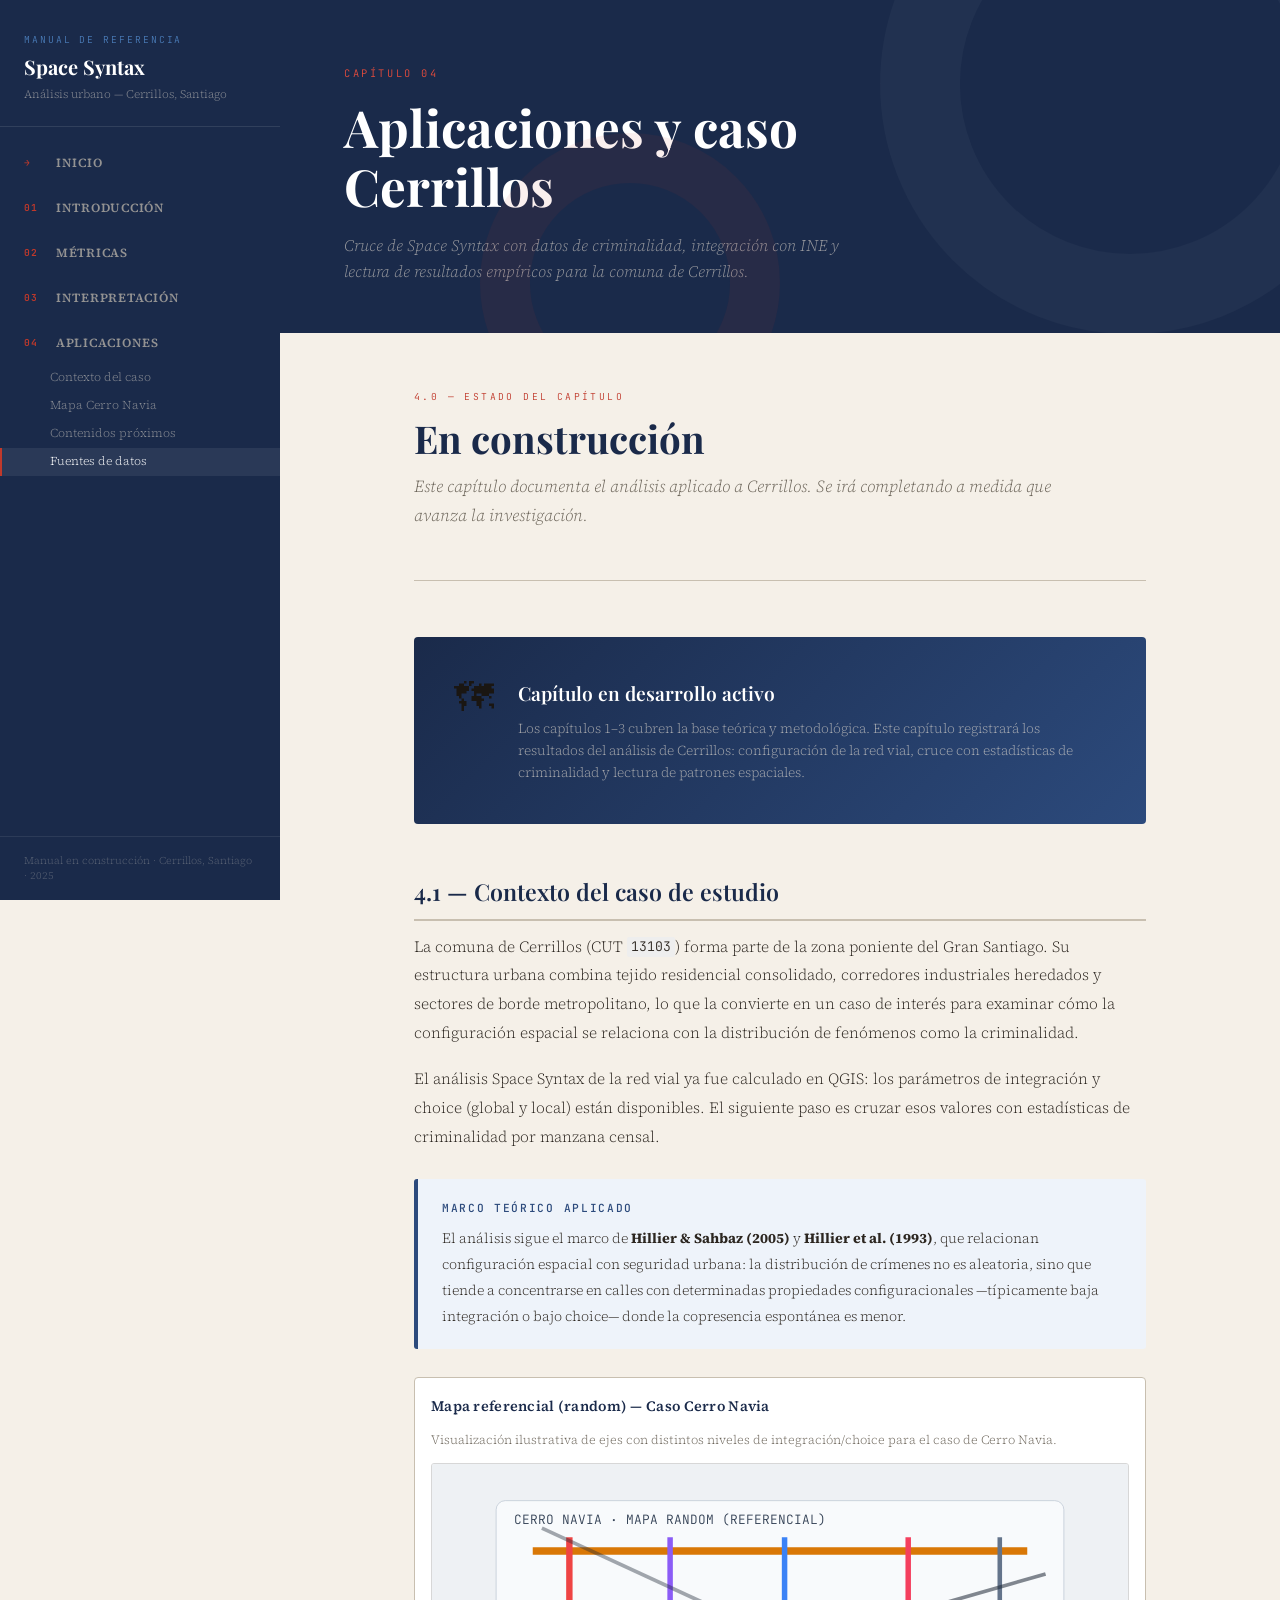
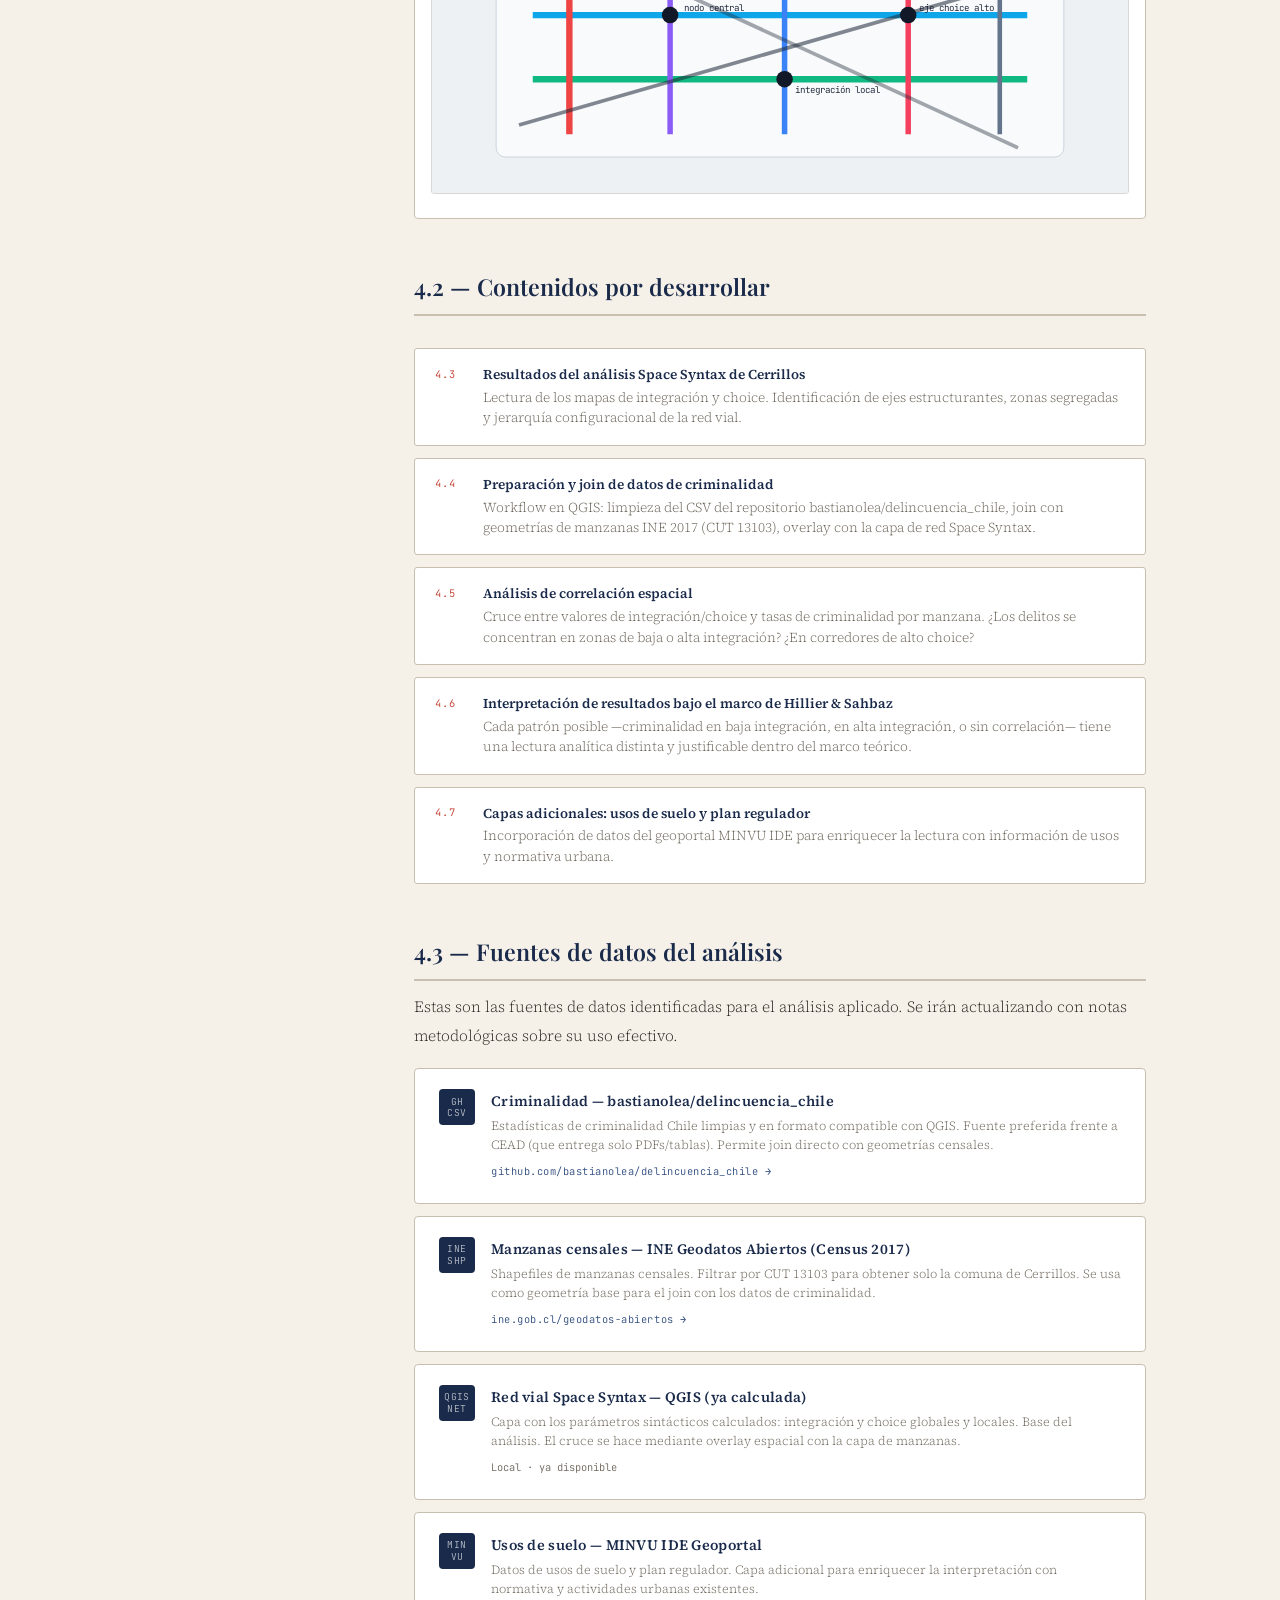
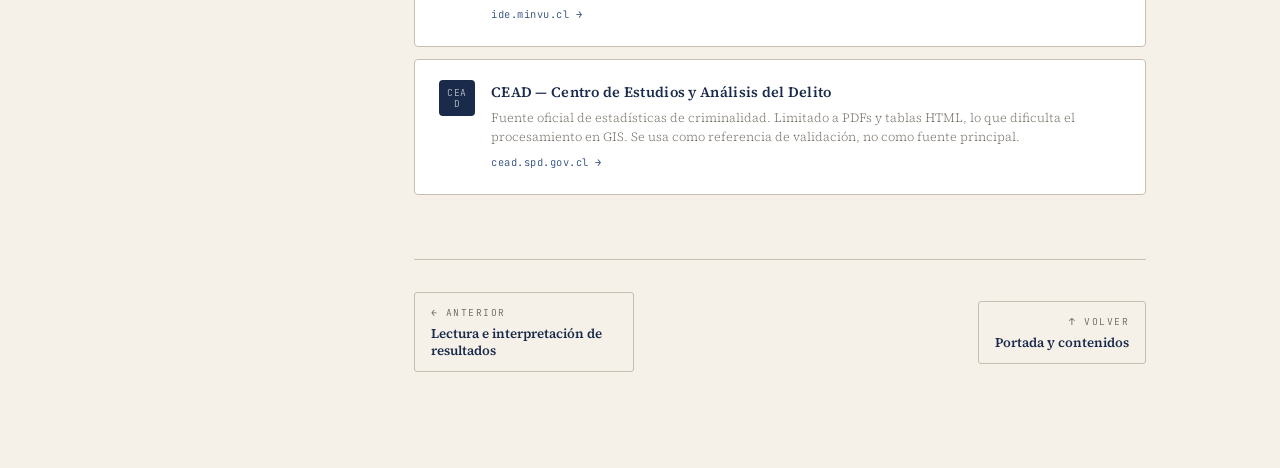
==== commit baa1bf12: "Replace Cerro Navia placeholder with richer random map" ====
--- a/chapters/04-aplicaciones.html
+++ b/chapters/04-aplicaciones.html
@@ -240,21 +240,30 @@
       <div class="ss-map-card" id="mapa-cerro-navia">
         <h4>Mapa referencial (random) — Caso Cerro Navia</h4>
         <p>Visualización ilustrativa de ejes con distintos niveles de integración/choice para el caso de Cerro Navia.</p>
-        <svg viewBox="0 0 760 360" role="img" aria-label="Mapa random Space Syntax de Cerro Navia">
-          <rect x="0" y="0" width="760" height="360" fill="#f4f5f7"/>
-          <line x1="40" y1="70" x2="720" y2="70" stroke="#1f3f6b" stroke-width="8"/>
-          <line x1="120" y1="30" x2="120" y2="320" stroke="#cf3f3f" stroke-width="7"/>
-          <line x1="220" y1="50" x2="220" y2="330" stroke="#e17d2d" stroke-width="6"/>
-          <line x1="340" y1="20" x2="340" y2="340" stroke="#2e8b57" stroke-width="6"/>
-          <line x1="500" y1="30" x2="500" y2="325" stroke="#2d6cc4" stroke-width="6"/>
-          <line x1="620" y1="55" x2="620" y2="315" stroke="#7b4cb8" stroke-width="6"/>
-          <line x1="40" y1="160" x2="720" y2="160" stroke="#f0b429" stroke-width="7"/>
-          <line x1="40" y1="250" x2="720" y2="250" stroke="#268bd2" stroke-width="7"/>
-          <line x1="70" y1="330" x2="710" y2="120" stroke="#b03060" stroke-width="5" opacity="0.8"/>
-          <line x1="80" y1="40" x2="700" y2="330" stroke="#5a6c7d" stroke-width="4" opacity="0.7"/>
-          <circle cx="340" cy="160" r="9" fill="#000"/>
-          <circle cx="500" cy="250" r="9" fill="#000"/>
-          <circle cx="220" cy="250" r="9" fill="#000"/>
+        <svg viewBox="0 0 760 360" role="img" aria-label="Mapa random de Cerro Navia para referencia Space Syntax">
+          <rect x="0" y="0" width="760" height="360" fill="#eef1f4"/>
+          <rect x="70" y="40" width="620" height="280" rx="10" fill="#f8fafc" stroke="#c8d0da"/>
+          <text x="90" y="65" font-size="14" fill="#334155" font-family="JetBrains Mono, monospace">CERRO NAVIA · MAPA RANDOM (REFERENCIAL)</text>
+
+          <line x1="110" y1="95" x2="650" y2="95" stroke="#d97706" stroke-width="8"/>
+          <line x1="110" y1="165" x2="650" y2="165" stroke="#0ea5e9" stroke-width="7"/>
+          <line x1="110" y1="235" x2="650" y2="235" stroke="#10b981" stroke-width="7"/>
+          <line x1="150" y1="80" x2="150" y2="295" stroke="#ef4444" stroke-width="7"/>
+          <line x1="260" y1="80" x2="260" y2="295" stroke="#8b5cf6" stroke-width="6"/>
+          <line x1="385" y1="80" x2="385" y2="295" stroke="#3b82f6" stroke-width="6"/>
+          <line x1="520" y1="80" x2="520" y2="295" stroke="#f43f5e" stroke-width="6"/>
+          <line x1="620" y1="80" x2="620" y2="295" stroke="#64748b" stroke-width="5"/>
+
+          <line x1="95" y1="285" x2="670" y2="120" stroke="#1f2937" stroke-width="4" opacity="0.55"/>
+          <line x1="120" y1="70" x2="640" y2="310" stroke="#1f2937" stroke-width="4" opacity="0.4"/>
+
+          <circle cx="260" cy="165" r="9" fill="#111827"/>
+          <circle cx="385" cy="235" r="9" fill="#111827"/>
+          <circle cx="520" cy="165" r="9" fill="#111827"/>
+
+          <text x="275" y="160" font-size="10" fill="#0f172a" font-family="JetBrains Mono, monospace">nodo central</text>
+          <text x="532" y="160" font-size="10" fill="#0f172a" font-family="JetBrains Mono, monospace">eje choice alto</text>
+          <text x="396" y="250" font-size="10" fill="#0f172a" font-family="JetBrains Mono, monospace">integración local</text>
         </svg>
       </div>
     </section>
